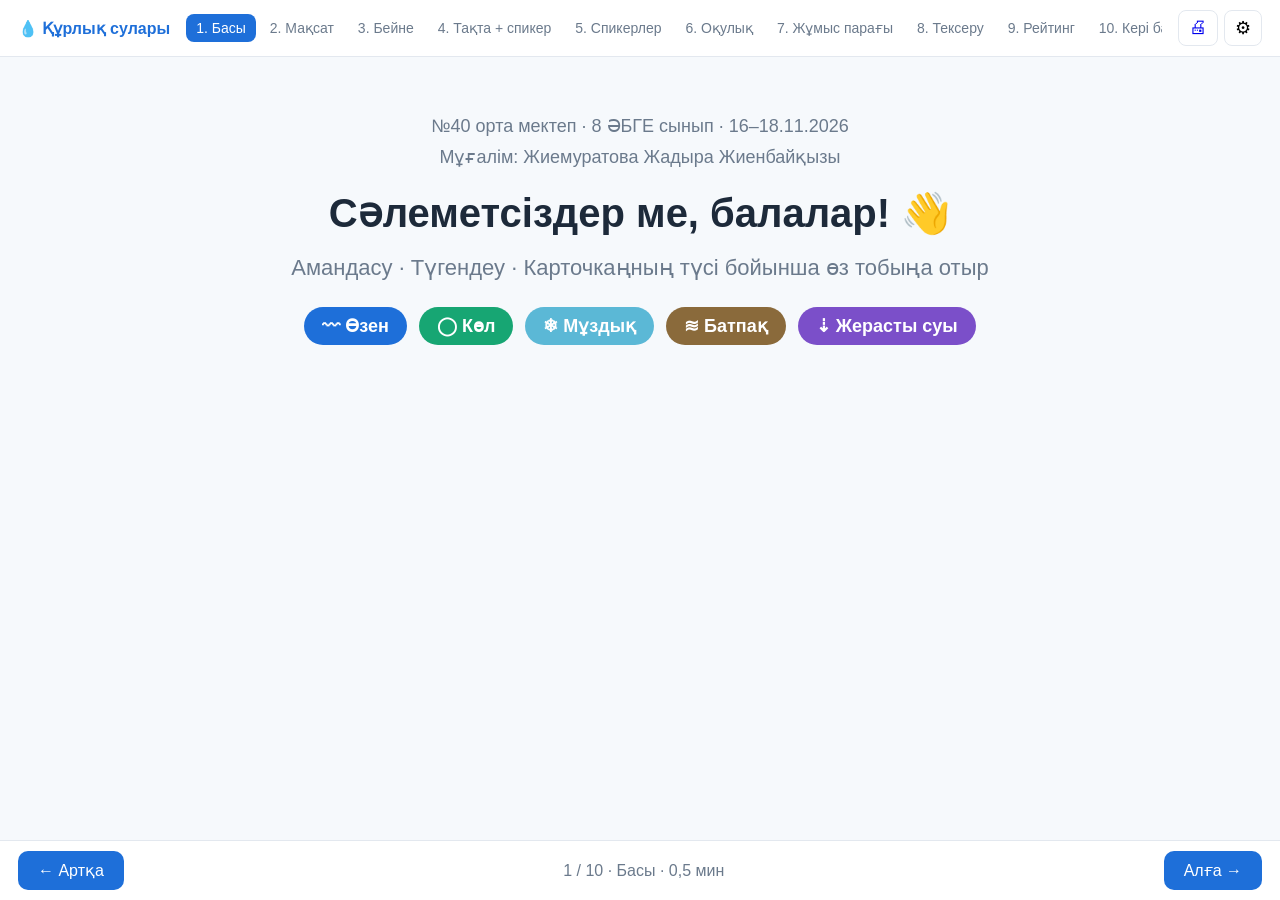
==== index.html @ 8e358266 "Құрлық сулары: интерактивті сабақ сайты және басып шығаратын материалдар Co-Authored-By: Claude Opus" ====
<!DOCTYPE html>
<html lang="kk">
<head>
<meta charset="UTF-8">
<meta name="viewport" content="width=device-width, initial-scale=1">
<title>Құрлық сулары — 8 сынып</title>
<link rel="stylesheet" href="style.css">
</head>
<body>
<header class="top">
  <div class="brand">💧 Құрлық сулары</div>
  <nav id="nav"></nav>
  <div class="tools">
    <a href="print.html" target="_blank" title="Басып шығаратын материалдар">🖨</a>
    <button id="btnSetup" title="Оқушылар тізімі">⚙</button>
  </div>
</header>
<main id="stage"></main>
<footer class="bottom">
  <button id="prev">← Артқа</button>
  <span id="stageInfo"></span>
  <button id="next">Алға →</button>
</footer>

<div id="modal" class="modal hidden"><div class="modal-box" id="modalBox"></div></div>

<script src="data.js"></script>
<script src="app.js"></script>
</body>
</html>
---- style.css ----
*{box-sizing:border-box}
:root{--blue:#1e6fd9;--ink:#1d2a3a;--muted:#6b7a8c;--line:#e3e8ef;--ok:#17a673;--bad:#d9453b}
html,body{margin:0;height:100%}
body{font-family:"Segoe UI",Roboto,Arial,sans-serif;color:var(--ink);background:#f6f9fc;display:flex;flex-direction:column;min-height:100vh}
button{font:inherit;cursor:pointer}
.top{display:flex;align-items:center;gap:16px;padding:10px 18px;background:#fff;border-bottom:1px solid var(--line);position:sticky;top:0;z-index:5}
.brand{font-weight:700;color:var(--blue);white-space:nowrap}
#nav{display:flex;gap:4px;flex:1;overflow-x:auto}
#nav button{border:0;background:transparent;padding:6px 10px;border-radius:8px;color:var(--muted);font-size:14px;white-space:nowrap}
#nav button.on{background:var(--blue);color:#fff}
#nav button.done{color:var(--ink)}
.tools{display:flex;gap:6px}
.tools a,.tools button{border:1px solid var(--line);background:#fff;border-radius:8px;padding:6px 10px;text-decoration:none;font-size:18px}
main{flex:1;padding:24px 32px 90px;max-width:1300px;width:100%;margin:0 auto}
.bottom{position:fixed;bottom:0;left:0;right:0;display:flex;justify-content:space-between;align-items:center;padding:10px 18px;background:#fff;border-top:1px solid var(--line)}
.bottom button{border:0;background:var(--blue);color:#fff;padding:10px 20px;border-radius:10px;font-size:16px}
.bottom span{color:var(--muted)}
h1{font-size:34px;margin:0 0 6px}
h2{font-size:28px;margin:0 0 4px}
.sub{color:var(--muted);font-size:17px;margin-bottom:20px}
.time{display:inline-block;background:#eef4ff;color:var(--blue);border-radius:20px;padding:2px 12px;font-size:15px;margin-left:8px;vertical-align:middle}
.card{background:#fff;border:1px solid var(--line);border-radius:16px;padding:20px}
.grid5{display:grid;grid-template-columns:repeat(5,1fr);gap:14px}
.grid3{display:grid;grid-template-columns:repeat(3,1fr);gap:14px}
.btn{border:0;background:var(--blue);color:#fff;padding:10px 18px;border-radius:10px;font-size:16px}
.btn.ghost{background:#fff;color:var(--blue);border:1px solid var(--blue)}
.btn.ok{background:var(--ok)}
.row{display:flex;gap:12px;align-items:center;flex-wrap:wrap}
.hidden{display:none!important}

/* басы */
.title-page{text-align:center;padding-top:30px}
.title-page .meta{color:var(--muted);font-size:18px;line-height:1.7}
.title-page h1{font-size:40px;max-width:900px;margin:18px auto}
.groups-strip{display:flex;justify-content:center;gap:12px;margin-top:26px;flex-wrap:wrap}
.gchip{border-radius:30px;padding:8px 18px;color:#fff;font-weight:600;font-size:18px}

.drop{border-radius:18px;padding:18px;min-height:220px;color:#fff;cursor:pointer;display:flex;flex-direction:column;justify-content:center;align-items:center;text-align:center;transition:.25s}
.drop .big{font-size:52px;line-height:1}
.drop .nm{font-size:24px;font-weight:700;margin-top:8px}
.drop .tx{font-size:17px;line-height:1.4;margin-top:6px}
.drop.open{justify-content:flex-start}
.goalbox{margin-top:22px;background:#fff;border:2px dashed var(--line);border-radius:16px;padding:18px 22px;font-size:24px;line-height:1.6}
.slot{display:inline-block;min-width:150px;border-bottom:3px solid var(--line);text-align:center;color:transparent;transition:.4s;margin:0 4px}
.slot.fill{color:var(--blue);font-weight:700;border-color:var(--blue)}
.reveal{margin-top:16px;background:#eef4ff;border-radius:16px;padding:18px 22px;font-size:21px;line-height:1.6}
.reveal b{color:var(--blue)}

/* таймер */
.timer{display:inline-flex;align-items:center;gap:10px;background:#fff;border:1px solid var(--line);border-radius:14px;padding:6px 12px}
.timer .t{font-size:34px;font-variant-numeric:tabular-nums;font-weight:700;min-width:105px;text-align:center}
.timer.end .t{color:var(--bad)}
.timer button{border:0;background:#eef4ff;color:var(--blue);border-radius:8px;padding:6px 10px}

/* видео */
.video{aspect-ratio:16/9;background:#0b1420;border-radius:16px;overflow:hidden;display:flex;align-items:center;justify-content:center;color:#9fb0c4}
.video iframe,.video video{width:100%;height:100%;border:0}
.qa{border-bottom:1px solid var(--line);padding:12px 0;font-size:19px}
.qa .a{color:var(--ok);margin-top:6px;font-size:17px}

/* тақта сұрақтары */
.tiles{display:grid;grid-template-columns:repeat(5,1fr);gap:12px}
.tile{aspect-ratio:1.6;border-radius:14px;border:2px solid var(--line);background:#fff;font-size:34px;font-weight:700;color:var(--blue)}
.tile.ok{background:var(--ok);color:#fff;border-color:var(--ok)}
.tile.no{background:#fde8e6;color:var(--bad);border-color:#f3b9b4}
.qbig{font-size:28px;margin:6px 0 18px;line-height:1.35}
.opts{display:grid;grid-template-columns:1fr 1fr;gap:12px}
.opt{border:2px solid var(--line);background:#fff;border-radius:14px;padding:16px;font-size:22px;text-align:left}
.opt.ok{background:var(--ok);color:#fff;border-color:var(--ok)}
.opt.no{background:var(--bad);color:#fff;border-color:var(--bad)}

/* спикерлер */
.tabs{display:flex;gap:8px;margin-bottom:16px;flex-wrap:wrap}
.tabs button{border:0;border-radius:12px;padding:10px 18px;color:#fff;font-size:18px;opacity:.55}
.tabs button.on{opacity:1;box-shadow:0 0 0 3px #fff,0 0 0 5px currentColor}
.spk{border-radius:18px;padding:26px;min-height:300px}
.spk h2{font-size:36px}
.spk ol{font-size:22px;line-height:1.8}

/* кесте */
table{border-collapse:collapse;width:100%;background:#fff}
th,td{border:1px solid var(--line);padding:10px 12px;text-align:left;font-size:17px;vertical-align:top}
th{background:#f1f5fa}
.ans{color:var(--ok)}
.score td{text-align:center;vertical-align:middle}
.score td:first-child,.score td:nth-child(2){text-align:left}
.pick{display:inline-flex;gap:3px}
.pick button{width:34px;height:34px;border-radius:8px;border:1px solid var(--line);background:#fff;font-size:16px}
.pick button.on{background:var(--blue);color:#fff;border-color:var(--blue)}
.total{font-size:22px;font-weight:700;color:var(--blue)}
.dot{display:inline-block;width:12px;height:12px;border-radius:50%;margin-right:6px;vertical-align:middle}

/* тексеру кезеңдері */
.steps{display:flex;gap:10px;margin:10px 0 16px}
.steps div{flex:1;border-radius:12px;padding:12px;background:#fff;border:2px solid var(--line);font-size:18px;text-align:center;color:var(--muted)}
.steps div.on{border-color:var(--blue);color:var(--blue);font-weight:700}

/* рейтинг */
.rank{display:grid;grid-template-columns:60px 1fr 110px;gap:10px;align-items:center;background:#fff;border:1px solid var(--line);border-radius:12px;padding:10px 16px;margin-bottom:6px;font-size:20px}
.rank .n{font-weight:700;font-size:22px;color:var(--muted)}
.rank .s{font-weight:700;text-align:right;color:var(--blue)}
.rank.r1{background:#fff6d6;border-color:#f1d36b}.rank.r2{background:#f1f3f6}.rank.r3{background:#fbeee3}
.rankcols{columns:2;column-gap:16px}
.rankcols .rank{break-inside:avoid}

/* кері байланыс */
.fb{display:grid;grid-template-columns:repeat(3,1fr);gap:14px;margin-top:10px}
.fbc{border-radius:16px;padding:18px;text-align:center;color:#fff}
.fbc .ic{font-size:44px}
.fbc .lb{font-size:20px;font-weight:700;margin:6px 0}
.fbc .cnt{font-size:40px;font-weight:700}
.fbc button{border:0;background:rgba(255,255,255,.25);color:#fff;border-radius:8px;width:40px;height:36px;font-size:20px;margin:0 3px}

/* модаль */
.modal{position:fixed;inset:0;background:rgba(10,20,35,.45);display:flex;align-items:center;justify-content:center;z-index:20}
.modal-box{background:#fff;border-radius:18px;padding:24px;max-width:900px;width:92%;max-height:86vh;overflow:auto}
.who{display:grid;grid-template-columns:repeat(5,1fr);gap:8px}
.who .col h4{margin:0 0 6px;font-size:15px}
.who button{display:block;width:100%;margin-bottom:5px;padding:8px;border-radius:8px;border:1px solid var(--line);background:#fff;text-align:left;font-size:15px}
.who button.has{opacity:.4}
textarea{width:100%;font:inherit;font-size:16px;padding:10px;border-radius:10px;border:1px solid var(--line)}
@media (max-width:900px){.grid5,.tiles,.who{grid-template-columns:repeat(2,1fr)}.grid3,.fb{grid-template-columns:1fr}.opts{grid-template-columns:1fr}main{padding:16px 14px 90px}}

.score td:nth-child(2){white-space:nowrap}
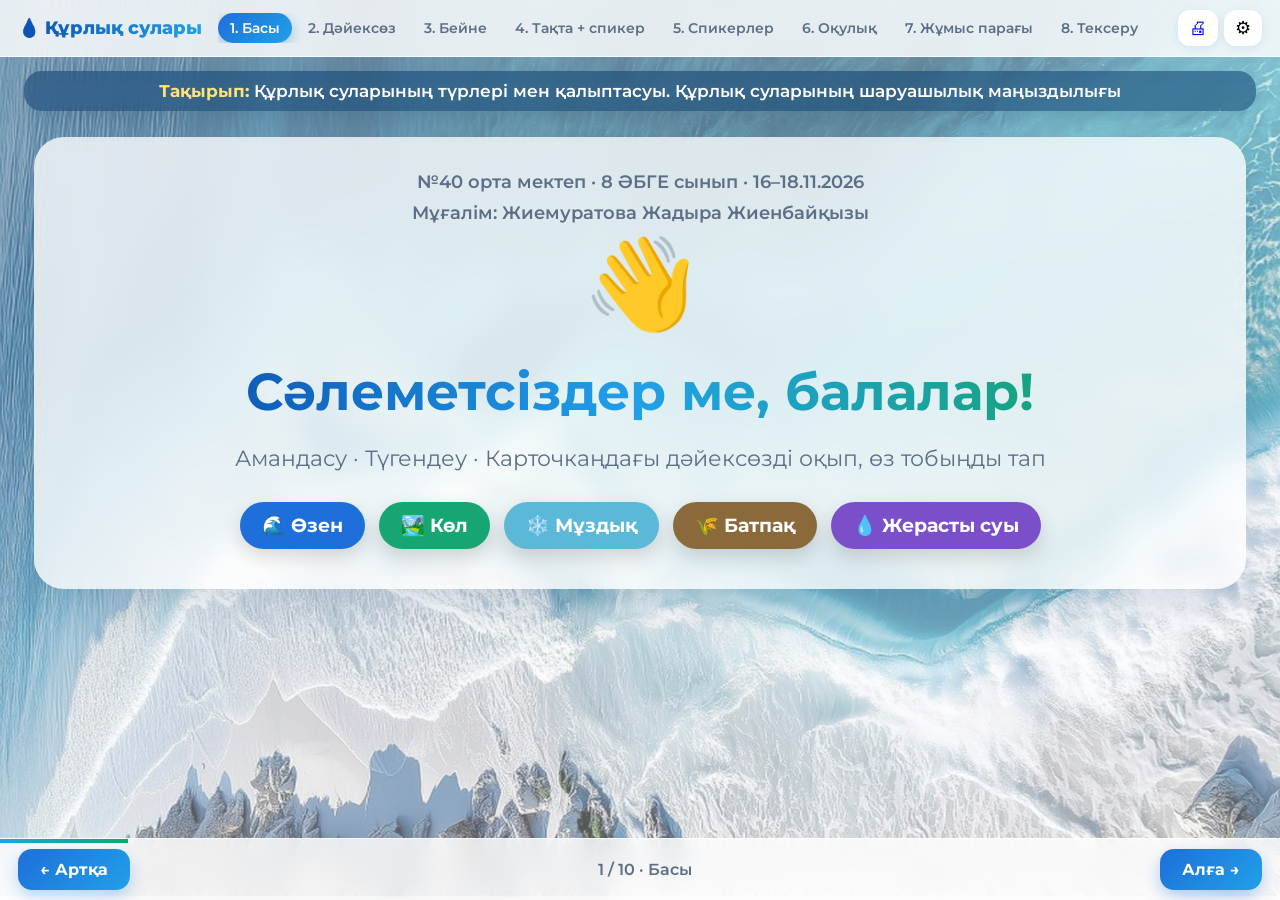
==== commit b15ce87f: "Мұхит фоны, дәйексөз әдісі, әдіс атаулары, жаңа анимациялы видео Co-Authored-By: Claude Opus 5.5 <no" ====
--- a/index.html
+++ b/index.html
@@ -4,9 +4,12 @@
 <meta charset="UTF-8">
 <meta name="viewport" content="width=device-width, initial-scale=1">
 <title>Құрлық сулары — 8 сынып</title>
+<link rel="preconnect" href="https://fonts.googleapis.com">
+<link href="https://fonts.googleapis.com/css2?family=Montserrat:wght@500;600;700;800&display=swap" rel="stylesheet">
 <link rel="stylesheet" href="style.css">
 </head>
 <body>
+<div class="bubbles" id="bubbles"></div>
 <header class="top">
   <div class="brand">💧 Құрлық сулары</div>
   <nav id="nav"></nav>
@@ -15,8 +18,9 @@
     <button id="btnSetup" title="Оқушылар тізімі">⚙</button>
   </div>
 </header>
+<div class="topic" id="topic"></div>
 <main id="stage"></main>
-<footer class="bottom">
+<footer class="bottom"><div class="progress" id="prog"></div>
   <button id="prev">← Артқа</button>
   <span id="stageInfo"></span>
   <button id="next">Алға →</button>
--- a/style.css
+++ b/style.css
@@ -1,124 +1,165 @@
 *{box-sizing:border-box}
-:root{--blue:#1e6fd9;--ink:#1d2a3a;--muted:#6b7a8c;--line:#e3e8ef;--ok:#17a673;--bad:#d9453b}
-html,body{margin:0;height:100%}
-body{font-family:"Segoe UI",Roboto,Arial,sans-serif;color:var(--ink);background:#f6f9fc;display:flex;flex-direction:column;min-height:100vh}
+:root{--blue:#1e6fd9;--blue2:#0b4fb0;--ink:#13233a;--muted:#5d6f86;--line:#dbe6f3;--ok:#14a46c;--bad:#e2483d;--glass:rgba(255,255,255,.82)}
+html,body{margin:0;min-height:100%}
+body{font-family:"Montserrat","Segoe UI",Roboto,Arial,sans-serif;color:var(--ink);display:flex;flex-direction:column;min-height:100vh;
+  background:#bfe6f5 url("bg.jpg") center/cover fixed no-repeat;overflow-x:hidden}
 button{font:inherit;cursor:pointer}
-.top{display:flex;align-items:center;gap:16px;padding:10px 18px;background:#fff;border-bottom:1px solid var(--line);position:sticky;top:0;z-index:5}
-.brand{font-weight:700;color:var(--blue);white-space:nowrap}
-#nav{display:flex;gap:4px;flex:1;overflow-x:auto}
-#nav button{border:0;background:transparent;padding:6px 10px;border-radius:8px;color:var(--muted);font-size:14px;white-space:nowrap}
-#nav button.on{background:var(--blue);color:#fff}
+.waves{position:fixed;left:0;right:0;bottom:0;height:160px;z-index:0;pointer-events:none}
+.waves svg{position:absolute;bottom:0;width:200%;height:100%;animation:wave 14s linear infinite}
+.waves svg:nth-child(2){animation-duration:22s;opacity:.6}
+.waves svg:nth-child(3){animation-duration:30s;opacity:.4}
+@keyframes wave{from{transform:translateX(0)}to{transform:translateX(-50%)}}
+.bubbles span{position:fixed;bottom:-40px;border-radius:50%;background:radial-gradient(circle at 30% 30%,#fff,rgba(120,190,255,.35));z-index:0;pointer-events:none;animation:rise linear infinite}
+@keyframes rise{to{transform:translateY(-115vh)}}
+.top,main,.bottom,.modal{position:relative;z-index:2}
+.top{display:flex;align-items:center;gap:16px;padding:10px 18px;background:var(--glass);backdrop-filter:blur(12px);border-bottom:1px solid rgba(255,255,255,.7);position:sticky;top:0;z-index:5;box-shadow:0 6px 24px rgba(20,70,140,.08)}
+.brand{font-weight:800;white-space:nowrap;font-size:18px;background:linear-gradient(90deg,#0b4fb0,#21a0e8);-webkit-background-clip:text;background-clip:text;color:transparent}
+#nav{display:flex;gap:4px;flex:1;overflow-x:auto;scrollbar-width:none}
+#nav button{border:0;background:transparent;padding:7px 12px;border-radius:20px;color:var(--muted);font-size:13.5px;font-weight:600;white-space:nowrap;transition:.25s}
+#nav button:hover{background:#e6f1ff}
+#nav button.on{background:linear-gradient(135deg,#1e6fd9,#21a0e8);color:#fff;box-shadow:0 4px 14px rgba(30,111,217,.35)}
 #nav button.done{color:var(--ink)}
 .tools{display:flex;gap:6px}
-.tools a,.tools button{border:1px solid var(--line);background:#fff;border-radius:8px;padding:6px 10px;text-decoration:none;font-size:18px}
-main{flex:1;padding:24px 32px 90px;max-width:1300px;width:100%;margin:0 auto}
-.bottom{position:fixed;bottom:0;left:0;right:0;display:flex;justify-content:space-between;align-items:center;padding:10px 18px;background:#fff;border-top:1px solid var(--line)}
-.bottom button{border:0;background:var(--blue);color:#fff;padding:10px 20px;border-radius:10px;font-size:16px}
-.bottom span{color:var(--muted)}
-h1{font-size:34px;margin:0 0 6px}
-h2{font-size:28px;margin:0 0 4px}
+.tools a,.tools button{border:0;background:#fff;border-radius:12px;padding:7px 11px;text-decoration:none;font-size:18px;box-shadow:0 2px 8px rgba(20,70,140,.1);transition:.2s}
+.tools a:hover,.tools button:hover{transform:translateY(-2px)}
+main{flex:1;padding:26px 34px 110px;max-width:1320px;width:100%;margin:0 auto;animation:enter .5s ease}
+@keyframes enter{from{opacity:0;transform:translateY(16px)}to{opacity:1;transform:none}}
+.bottom{position:fixed;bottom:0;left:0;right:0;display:flex;justify-content:space-between;align-items:center;padding:10px 18px;background:var(--glass);backdrop-filter:blur(12px);border-top:1px solid rgba(255,255,255,.7);z-index:5}
+.bottom button{border:0;background:linear-gradient(135deg,#1e6fd9,#21a0e8);color:#fff;padding:11px 22px;border-radius:14px;font-size:16px;font-weight:700;box-shadow:0 6px 16px rgba(30,111,217,.3);transition:.2s}
+.bottom button:hover{transform:translateY(-2px)}
+.bottom span{color:var(--muted);font-weight:600}
+.progress{position:absolute;top:0;left:0;height:4px;background:linear-gradient(90deg,#21a0e8,#14a46c);transition:width .5s}
+h1{font-size:36px;margin:0 0 6px}
+h2{font-size:30px;margin:0 0 4px;font-weight:800}
 .sub{color:var(--muted);font-size:17px;margin-bottom:20px}
-.time{display:inline-block;background:#eef4ff;color:var(--blue);border-radius:20px;padding:2px 12px;font-size:15px;margin-left:8px;vertical-align:middle}
-.card{background:#fff;border:1px solid var(--line);border-radius:16px;padding:20px}
-.grid5{display:grid;grid-template-columns:repeat(5,1fr);gap:14px}
-.grid3{display:grid;grid-template-columns:repeat(3,1fr);gap:14px}
-.btn{border:0;background:var(--blue);color:#fff;padding:10px 18px;border-radius:10px;font-size:16px}
-.btn.ghost{background:#fff;color:var(--blue);border:1px solid var(--blue)}
-.btn.ok{background:var(--ok)}
+.time{display:inline-block;background:linear-gradient(135deg,#e2efff,#d3f3e6);color:var(--blue2);border-radius:20px;padding:3px 13px;font-size:14px;margin-left:10px;vertical-align:middle;font-weight:700}
+.card{background:var(--glass);backdrop-filter:blur(10px);border:1px solid rgba(255,255,255,.9);border-radius:22px;padding:22px;box-shadow:0 10px 30px rgba(20,70,140,.1)}
+.grid5{display:grid;grid-template-columns:repeat(5,1fr);gap:16px}
+.grid3{display:grid;grid-template-columns:repeat(3,1fr);gap:16px}
+.btn{border:0;background:linear-gradient(135deg,#1e6fd9,#21a0e8);color:#fff;padding:11px 20px;border-radius:14px;font-size:16px;font-weight:700;box-shadow:0 6px 16px rgba(30,111,217,.25);transition:.2s}
+.btn:hover{transform:translateY(-2px)}
+.btn.ghost{background:#fff;color:var(--blue);box-shadow:0 2px 8px rgba(20,70,140,.1)}
+.btn.ok{background:linear-gradient(135deg,#14a46c,#3ccf8e);box-shadow:0 6px 16px rgba(20,164,108,.3)}
 .row{display:flex;gap:12px;align-items:center;flex-wrap:wrap}
 .hidden{display:none!important}
-
-/* басы */
-.title-page{text-align:center;padding-top:30px}
-.title-page .meta{color:var(--muted);font-size:18px;line-height:1.7}
-.title-page h1{font-size:40px;max-width:900px;margin:18px auto}
-.groups-strip{display:flex;justify-content:center;gap:12px;margin-top:26px;flex-wrap:wrap}
-.gchip{border-radius:30px;padding:8px 18px;color:#fff;font-weight:600;font-size:18px}
-
-.drop{border-radius:18px;padding:18px;min-height:220px;color:#fff;cursor:pointer;display:flex;flex-direction:column;justify-content:center;align-items:center;text-align:center;transition:.25s}
-.drop .big{font-size:52px;line-height:1}
-.drop .nm{font-size:24px;font-weight:700;margin-top:8px}
-.drop .tx{font-size:17px;line-height:1.4;margin-top:6px}
-.drop.open{justify-content:flex-start}
-.goalbox{margin-top:22px;background:#fff;border:2px dashed var(--line);border-radius:16px;padding:18px 22px;font-size:24px;line-height:1.6}
-.slot{display:inline-block;min-width:150px;border-bottom:3px solid var(--line);text-align:center;color:transparent;transition:.4s;margin:0 4px}
-.slot.fill{color:var(--blue);font-weight:700;border-color:var(--blue)}
-.reveal{margin-top:16px;background:#eef4ff;border-radius:16px;padding:18px 22px;font-size:21px;line-height:1.6}
-.reveal b{color:var(--blue)}
-
-/* таймер */
-.timer{display:inline-flex;align-items:center;gap:10px;background:#fff;border:1px solid var(--line);border-radius:14px;padding:6px 12px}
-.timer .t{font-size:34px;font-variant-numeric:tabular-nums;font-weight:700;min-width:105px;text-align:center}
+.title-page{text-align:center;padding-top:40px}
+.title-page .meta{color:var(--muted);font-size:18px;line-height:1.7;font-weight:600}
+.title-page h1{font-size:52px;max-width:960px;margin:22px auto;background:linear-gradient(90deg,#0b4fb0,#21a0e8,#14a46c);-webkit-background-clip:text;background-clip:text;color:transparent}
+.hello{font-size:90px;animation:wavehand 2s ease-in-out infinite;display:inline-block;transform-origin:70% 70%}
+@keyframes wavehand{0%,60%,100%{transform:rotate(0)}10%,30%{transform:rotate(14deg)}20%,40%{transform:rotate(-8deg)}}
+.groups-strip{display:flex;justify-content:center;gap:14px;margin-top:30px;flex-wrap:wrap}
+.gchip{border-radius:30px;padding:12px 22px;color:#fff;font-weight:700;font-size:19px;box-shadow:0 8px 20px rgba(0,0,0,.15);animation:pop .6s backwards}
+.gchip:nth-child(2){animation-delay:.1s}.gchip:nth-child(3){animation-delay:.2s}.gchip:nth-child(4){animation-delay:.3s}.gchip:nth-child(5){animation-delay:.4s}
+@keyframes pop{from{opacity:0;transform:scale(.4)}to{opacity:1;transform:scale(1)}}
+.drop{perspective:900px;height:250px;cursor:pointer}
+.drop .in{position:relative;width:100%;height:100%;transition:transform .8s cubic-bezier(.3,1.4,.5,1);transform-style:preserve-3d}
+.drop.open .in{transform:rotateY(180deg)}
+.drop .f,.drop .b{position:absolute;inset:0;border-radius:24px;backface-visibility:hidden;-webkit-backface-visibility:hidden;color:#fff;display:flex;flex-direction:column;justify-content:center;align-items:center;text-align:center;padding:16px;box-shadow:0 12px 26px rgba(0,0,0,.18);overflow:hidden}
+.drop .b{transform:rotateY(180deg);justify-content:flex-start}
+.drop .f:after{content:"";position:absolute;top:-50%;left:-60%;width:40%;height:200%;background:rgba(255,255,255,.25);transform:rotate(20deg);animation:shine 3s infinite}
+@keyframes shine{from{left:-60%}to{left:140%}}
+.drop .big{font-size:60px;line-height:1;animation:bob 2.4s ease-in-out infinite}
+@keyframes bob{50%{transform:translateY(-8px)}}
+.drop .nm{font-size:24px;font-weight:800;margin-top:8px}
+.drop .tx{font-size:16.5px;line-height:1.42;margin-top:6px}
+.goalbox{margin-top:24px;background:var(--glass);border:2px dashed #b9d4f3;border-radius:22px;padding:20px 24px;font-size:25px;line-height:1.7}
+.slot{display:inline-block;min-width:150px;border-bottom:3px solid #c9dbef;text-align:center;color:transparent;transition:.6s;margin:0 4px}
+.slot.fill{color:var(--blue);font-weight:800;border-color:var(--blue);animation:pop .5s}
+.reveal{margin-top:16px;background:linear-gradient(135deg,#e6f2ff,#e3f8ef);border-radius:22px;padding:20px 24px;font-size:21px;line-height:1.65;box-shadow:0 8px 24px rgba(20,70,140,.08);animation:enter .5s}
+.reveal b{color:var(--blue2)}
+.timer{display:inline-flex;align-items:center;gap:10px;background:#fff;border-radius:18px;padding:8px 14px;box-shadow:0 6px 18px rgba(20,70,140,.12)}
+.timer .t{font-size:36px;font-variant-numeric:tabular-nums;font-weight:800;min-width:110px;text-align:center;color:var(--blue2)}
+.timer.end{animation:shake .5s 3}
 .timer.end .t{color:var(--bad)}
-.timer button{border:0;background:#eef4ff;color:var(--blue);border-radius:8px;padding:6px 10px}
-
-/* видео */
-.video{aspect-ratio:16/9;background:#0b1420;border-radius:16px;overflow:hidden;display:flex;align-items:center;justify-content:center;color:#9fb0c4}
+@keyframes shake{25%{transform:translateX(-6px)}75%{transform:translateX(6px)}}
+.timer button{border:0;background:#eaf3ff;color:var(--blue);border-radius:10px;padding:7px 11px;font-weight:700}
+.video{aspect-ratio:16/9;background:#0b1420;border-radius:22px;overflow:hidden;display:flex;align-items:center;justify-content:center;color:#9fb0c4;box-shadow:0 14px 34px rgba(10,40,90,.25)}
 .video iframe,.video video{width:100%;height:100%;border:0}
-.qa{border-bottom:1px solid var(--line);padding:12px 0;font-size:19px}
-.qa .a{color:var(--ok);margin-top:6px;font-size:17px}
-
-/* тақта сұрақтары */
-.tiles{display:grid;grid-template-columns:repeat(5,1fr);gap:12px}
-.tile{aspect-ratio:1.6;border-radius:14px;border:2px solid var(--line);background:#fff;font-size:34px;font-weight:700;color:var(--blue)}
-.tile.ok{background:var(--ok);color:#fff;border-color:var(--ok)}
-.tile.no{background:#fde8e6;color:var(--bad);border-color:#f3b9b4}
-.qbig{font-size:28px;margin:6px 0 18px;line-height:1.35}
+.qa{border-bottom:1px solid var(--line);padding:14px 0;font-size:19px}
+.qa .a{color:var(--ok);margin-top:6px;font-size:17px;font-weight:600}
+.tiles{display:grid;grid-template-columns:repeat(5,1fr);gap:14px}
+.tile{aspect-ratio:1.6;border-radius:20px;border:0;background:linear-gradient(135deg,#fff,#eaf4ff);font-size:38px;font-weight:800;color:var(--blue);box-shadow:0 8px 20px rgba(20,70,140,.12);transition:.25s;position:relative}
+.tile:hover{transform:translateY(-4px) scale(1.03)}
+.tile:before{content:"💧";position:absolute;top:8px;right:12px;font-size:16px;opacity:.5}
+.tile.ok{background:linear-gradient(135deg,#14a46c,#3ccf8e);color:#fff}
+.tile.ok:before{content:"✓";opacity:1}
+.tile.no{background:linear-gradient(135deg,#ffe9e6,#ffd3cd);color:var(--bad)}
+.qbig{font-size:30px;margin:6px 0 20px;line-height:1.35;font-weight:700}
 .opts{display:grid;grid-template-columns:1fr 1fr;gap:12px}
-.opt{border:2px solid var(--line);background:#fff;border-radius:14px;padding:16px;font-size:22px;text-align:left}
-.opt.ok{background:var(--ok);color:#fff;border-color:var(--ok)}
-.opt.no{background:var(--bad);color:#fff;border-color:var(--bad)}
-
-/* спикерлер */
+.opt{border:2px solid var(--line);background:#fff;border-radius:16px;padding:18px;font-size:22px;text-align:left;transition:.2s;font-weight:600}
+.opt:hover{border-color:var(--blue);transform:translateY(-2px)}
+.opt.ok{background:linear-gradient(135deg,#14a46c,#3ccf8e);color:#fff;border-color:transparent;animation:pop .4s}
+.opt.no{background:var(--bad);color:#fff;border-color:transparent;animation:shake .4s}
 .tabs{display:flex;gap:8px;margin-bottom:16px;flex-wrap:wrap}
-.tabs button{border:0;border-radius:12px;padding:10px 18px;color:#fff;font-size:18px;opacity:.55}
-.tabs button.on{opacity:1;box-shadow:0 0 0 3px #fff,0 0 0 5px currentColor}
-.spk{border-radius:18px;padding:26px;min-height:300px}
-.spk h2{font-size:36px}
-.spk ol{font-size:22px;line-height:1.8}
-
-/* кесте */
-table{border-collapse:collapse;width:100%;background:#fff}
-th,td{border:1px solid var(--line);padding:10px 12px;text-align:left;font-size:17px;vertical-align:top}
-th{background:#f1f5fa}
-.ans{color:var(--ok)}
+.tabs button{border:0;border-radius:14px;padding:11px 20px;color:#fff;font-size:17px;font-weight:700;opacity:.5;transition:.25s}
+.tabs button.on{opacity:1;transform:scale(1.06);box-shadow:0 8px 18px rgba(0,0,0,.18)}
+.spk{border-radius:26px;padding:28px;min-height:320px;box-shadow:0 12px 30px rgba(20,70,140,.1);animation:enter .4s}
+.spk h2{font-size:38px}
+.spk ol{font-size:23px;line-height:1.9}
+table{border-collapse:separate;border-spacing:0;width:100%;background:#fff;border-radius:18px;overflow:hidden;box-shadow:0 8px 24px rgba(20,70,140,.08)}
+th,td{border-bottom:1px solid var(--line);padding:11px 13px;text-align:left;font-size:17px;vertical-align:top}
+th{background:linear-gradient(135deg,#eef6ff,#e8f8f1);font-weight:700}
+tr:last-child td{border-bottom:0}
+.ans{color:var(--ok);font-weight:600}
 .score td{text-align:center;vertical-align:middle}
 .score td:first-child,.score td:nth-child(2){text-align:left}
+.score td:nth-child(2){white-space:nowrap;font-weight:600}
 .pick{display:inline-flex;gap:3px}
-.pick button{width:34px;height:34px;border-radius:8px;border:1px solid var(--line);background:#fff;font-size:16px}
-.pick button.on{background:var(--blue);color:#fff;border-color:var(--blue)}
-.total{font-size:22px;font-weight:700;color:var(--blue)}
-.dot{display:inline-block;width:12px;height:12px;border-radius:50%;margin-right:6px;vertical-align:middle}
-
-/* тексеру кезеңдері */
-.steps{display:flex;gap:10px;margin:10px 0 16px}
-.steps div{flex:1;border-radius:12px;padding:12px;background:#fff;border:2px solid var(--line);font-size:18px;text-align:center;color:var(--muted)}
-.steps div.on{border-color:var(--blue);color:var(--blue);font-weight:700}
-
-/* рейтинг */
-.rank{display:grid;grid-template-columns:60px 1fr 110px;gap:10px;align-items:center;background:#fff;border:1px solid var(--line);border-radius:12px;padding:10px 16px;margin-bottom:6px;font-size:20px}
-.rank .n{font-weight:700;font-size:22px;color:var(--muted)}
-.rank .s{font-weight:700;text-align:right;color:var(--blue)}
-.rank.r1{background:#fff6d6;border-color:#f1d36b}.rank.r2{background:#f1f3f6}.rank.r3{background:#fbeee3}
+.pick button{width:34px;height:34px;border-radius:10px;border:1px solid var(--line);background:#fff;font-size:15px;font-weight:700;transition:.15s}
+.pick button.on{background:linear-gradient(135deg,#1e6fd9,#21a0e8);color:#fff;border-color:transparent;transform:scale(1.1)}
+.total{font-size:24px;font-weight:800;color:var(--blue)}
+.dot{display:inline-block;width:12px;height:12px;border-radius:50%;margin-right:7px;vertical-align:middle}
+.steps{display:flex;gap:10px;margin:10px 0 18px}
+.steps div{flex:1;border-radius:16px;padding:13px;background:#fff;font-size:18px;text-align:center;color:var(--muted);font-weight:600;box-shadow:0 4px 12px rgba(20,70,140,.08);transition:.25s}
+.steps div.on{background:linear-gradient(135deg,#1e6fd9,#21a0e8);color:#fff}
+.podium{display:flex;justify-content:center;align-items:flex-end;gap:16px;margin:10px 0 24px}
+.pod{width:210px;text-align:center;animation:pop .7s backwards}
+.pod .nm{font-weight:800;font-size:19px;margin:6px 0}
+.pod .bar{border-radius:18px 18px 0 0;color:#fff;font-size:40px;font-weight:800;display:flex;flex-direction:column;align-items:center;justify-content:center;box-shadow:0 10px 24px rgba(0,0,0,.15)}
+.pod .bar small{font-size:16px;font-weight:600}
+.p1 .bar{height:190px;background:linear-gradient(180deg,#ffcf3f,#f2a900)}
+.p2 .bar{height:150px;background:linear-gradient(180deg,#c9d3df,#97a6b8)}
+.p3 .bar{height:120px;background:linear-gradient(180deg,#f0b27a,#cd7f32)}
+.p1{animation-delay:.3s}.p3{animation-delay:.15s}
+.rank{display:grid;grid-template-columns:56px 1fr 100px;gap:10px;align-items:center;background:var(--glass);border-radius:14px;padding:10px 16px;margin-bottom:7px;font-size:19px;box-shadow:0 3px 10px rgba(20,70,140,.06);animation:enter .4s backwards}
+.rank .n{font-weight:800;font-size:20px;color:var(--muted)}
+.rank .s{font-weight:800;text-align:right;color:var(--blue)}
 .rankcols{columns:2;column-gap:16px}
 .rankcols .rank{break-inside:avoid}
-
-/* кері байланыс */
-.fb{display:grid;grid-template-columns:repeat(3,1fr);gap:14px;margin-top:10px}
-.fbc{border-radius:16px;padding:18px;text-align:center;color:#fff}
-.fbc .ic{font-size:44px}
-.fbc .lb{font-size:20px;font-weight:700;margin:6px 0}
-.fbc .cnt{font-size:40px;font-weight:700}
-.fbc button{border:0;background:rgba(255,255,255,.25);color:#fff;border-radius:8px;width:40px;height:36px;font-size:20px;margin:0 3px}
-
-/* модаль */
-.modal{position:fixed;inset:0;background:rgba(10,20,35,.45);display:flex;align-items:center;justify-content:center;z-index:20}
-.modal-box{background:#fff;border-radius:18px;padding:24px;max-width:900px;width:92%;max-height:86vh;overflow:auto}
+.fb{display:grid;grid-template-columns:repeat(3,1fr);gap:16px;margin-top:12px}
+.fbc{border-radius:22px;padding:18px;text-align:center;color:#fff;box-shadow:0 10px 24px rgba(0,0,0,.14)}
+.fbc .ic{font-size:46px;animation:bob 2.4s ease-in-out infinite}
+.fbc .lb{font-size:21px;font-weight:800;margin:6px 0}
+.fbc .cnt{font-size:44px;font-weight:800}
+.fbc button{border:0;background:rgba(255,255,255,.28);color:#fff;border-radius:10px;width:42px;height:38px;font-size:20px;margin:0 3px;font-weight:800}
+.modal{position:fixed;inset:0;background:rgba(10,30,60,.45);backdrop-filter:blur(4px);display:flex;align-items:center;justify-content:center;z-index:20}
+.modal-box{background:#fff;border-radius:26px;padding:28px;max-width:920px;width:92%;max-height:86vh;overflow:auto;box-shadow:0 30px 60px rgba(0,0,0,.25);animation:pop .35s}
 .who{display:grid;grid-template-columns:repeat(5,1fr);gap:8px}
 .who .col h4{margin:0 0 6px;font-size:15px}
-.who button{display:block;width:100%;margin-bottom:5px;padding:8px;border-radius:8px;border:1px solid var(--line);background:#fff;text-align:left;font-size:15px}
+.who button{display:block;width:100%;margin-bottom:5px;padding:9px;border-radius:10px;border:1px solid var(--line);background:#fff;text-align:left;font-size:14.5px;transition:.15s}
+.who button:hover{background:#eef6ff}
 .who button.has{opacity:.4}
-textarea{width:100%;font:inherit;font-size:16px;padding:10px;border-radius:10px;border:1px solid var(--line)}
-@media (max-width:900px){.grid5,.tiles,.who{grid-template-columns:repeat(2,1fr)}.grid3,.fb{grid-template-columns:1fr}.opts{grid-template-columns:1fr}main{padding:16px 14px 90px}}
+textarea{width:100%;font:inherit;font-size:16px;padding:12px;border-radius:14px;border:1px solid var(--line)}
+.conf{position:fixed;top:-20px;width:10px;height:14px;z-index:50;pointer-events:none;animation:fall 1.8s ease-in forwards}
+@keyframes fall{to{transform:translateY(105vh) rotate(720deg);opacity:.6}}
+@media (max-width:900px){.grid5,.tiles,.who{grid-template-columns:repeat(2,1fr)}.grid3,.fb{grid-template-columns:1fr}.opts{grid-template-columns:1fr}main{padding:16px 14px 100px}}
 
-.score td:nth-child(2){white-space:nowrap}
+.qgrid .drop{height:175px}
+.qf{background:#fff!important;color:var(--ink)!important;justify-content:center;padding:14px 16px}
+.qf:after{background:rgba(120,190,255,.18)!important}
+.qf .num{position:absolute;top:10px;left:12px;width:30px;height:30px;border-radius:50%;background:linear-gradient(135deg,#1e6fd9,#21a0e8);color:#fff;font-weight:800;display:flex;align-items:center;justify-content:center;font-size:15px}
+.qf .qt{font-size:16.5px;line-height:1.38;font-weight:600;font-style:italic}
+.qf .au{margin-top:8px;font-size:14px;color:var(--muted);font-weight:700}
+
+.method{display:inline-block;margin-bottom:8px;background:linear-gradient(135deg,#ffe9a8,#ffd23f);color:#5a4300;border-radius:20px;padding:5px 14px;font-size:14px;font-weight:800;box-shadow:0 4px 12px rgba(242,169,0,.25)}
+
+body:before{content:"";position:fixed;inset:0;background:linear-gradient(180deg,rgba(255,255,255,.35),rgba(255,255,255,.15) 40%,rgba(255,255,255,.35));z-index:0;pointer-events:none}
+.topic{position:relative;z-index:3;margin:14px auto 0;max-width:1260px;width:calc(100% - 48px);background:rgba(10,60,110,.55);backdrop-filter:blur(10px);color:#fff;border-radius:18px;padding:10px 20px;font-size:17px;font-weight:600;text-align:center;box-shadow:0 8px 24px rgba(0,40,80,.2)}
+.topic b{color:#ffe27a}
+main{padding-top:16px}
+.shead{background:rgba(255,255,255,.86);backdrop-filter:blur(12px);border-radius:22px;padding:16px 22px 6px;margin-bottom:18px;box-shadow:0 10px 30px rgba(0,50,100,.12)}
+.shead .sub{margin-bottom:10px}
+.title-page{background:rgba(255,255,255,.78);backdrop-filter:blur(12px);border-radius:30px;padding:30px 20px 40px;margin-top:10px;box-shadow:0 14px 40px rgba(0,50,100,.15)}
+.goalbox{background:rgba(255,255,255,.9)}
+.rank{background:rgba(255,255,255,.9)}
+.tile{background:linear-gradient(135deg,rgba(255,255,255,.95),rgba(234,244,255,.92))}
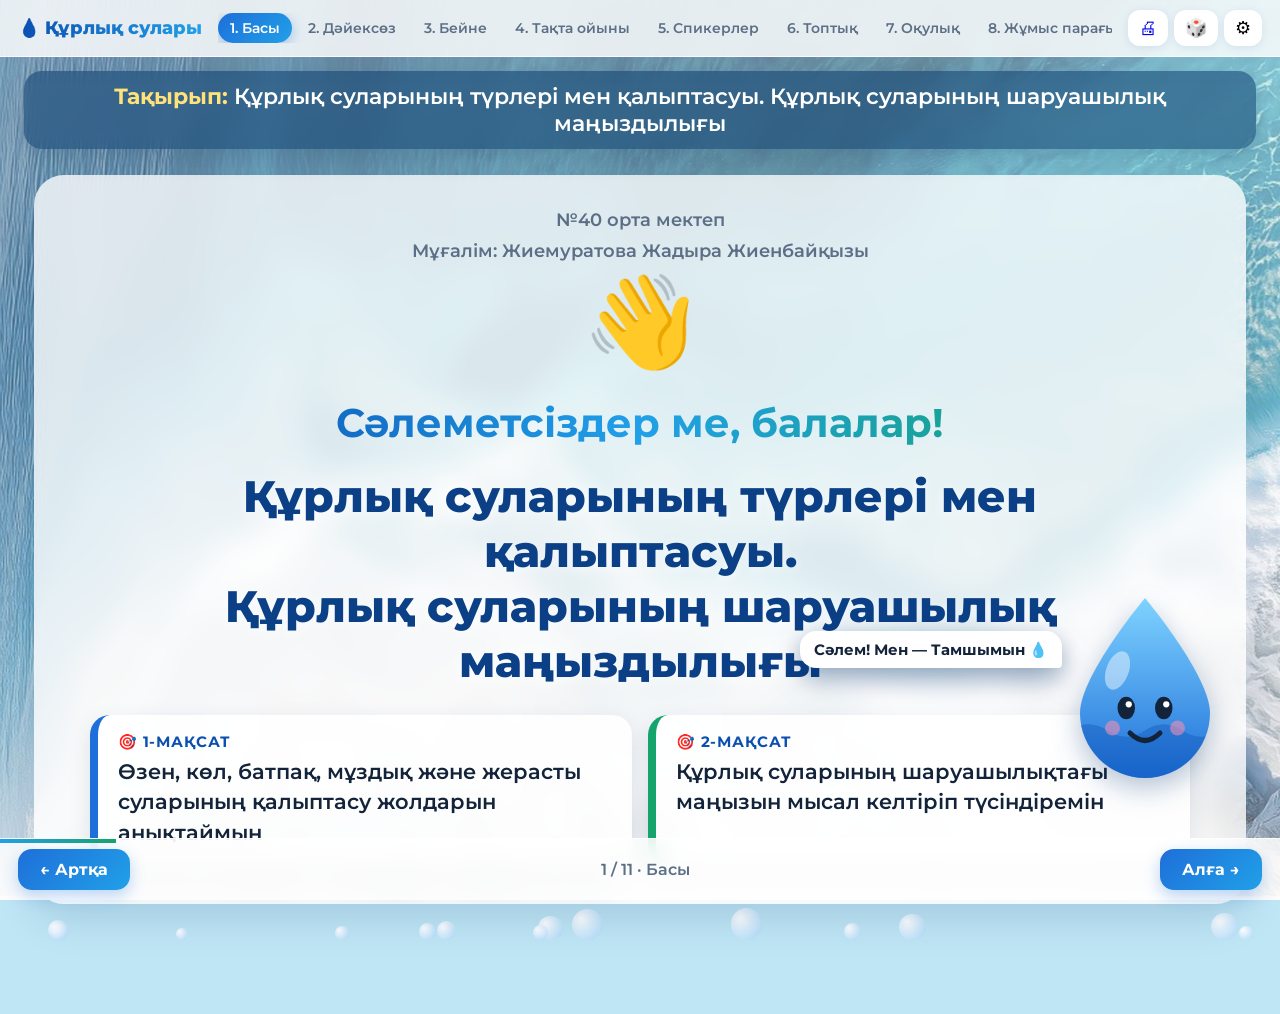
==== commit 67a0e89b: "Тақта ойыны, топтық тапсырма, Тамшы маскоты, кездейсоқ оқушы, жаңа жұмыс парақтары, 3/5/1 балл Co-Au" ====
--- a/index.html
+++ b/index.html
@@ -15,6 +15,7 @@
   <nav id="nav"></nav>
   <div class="tools">
     <a href="print.html" target="_blank" title="Басып шығаратын материалдар">🖨</a>
+    <button id="btnRand" title="Кездейсоқ оқушы">🎲</button>
     <button id="btnSetup" title="Оқушылар тізімі">⚙</button>
   </div>
 </header>
@@ -26,6 +27,15 @@
   <button id="next">Алға →</button>
 </footer>
 
+<div id="tamshy" class="tamshy"><div class="say" id="tsay">Сәлем! Мен — Тамшымын 💧</div><svg viewBox="0 0 120 150" class="tsvg"><defs><linearGradient id="tg" x1="0" y1="0" x2="0" y2="1"><stop offset="0" stop-color="#7fd3ff"/><stop offset="1" stop-color="#1e6fd9"/></linearGradient>
+<clipPath id="tc"><path d="M60 4 C60 4 112 66 112 96 A52 52 0 0 1 8 96 C8 66 60 4 60 4Z"/></clipPath></defs>
+<path d="M60 4 C60 4 112 66 112 96 A52 52 0 0 1 8 96 C8 66 60 4 60 4Z" fill="url(#tg)"/>
+<g clip-path="url(#tc)"><path class="tw" d="M-60 110 Q-45 100 -30 110 T0 110 T30 110 T60 110 T90 110 T120 110 T150 110 T180 110 V160 H-60Z" fill="#0b4fb0" opacity=".35"/></g>
+<ellipse cx="38" cy="62" rx="9" ry="16" fill="#fff" opacity=".45" transform="rotate(20 38 62)"/>
+<g class="eyes"><ellipse cx="45" cy="92" rx="7" ry="9" fill="#13233a"/><ellipse cx="75" cy="92" rx="7" ry="9" fill="#13233a"/><circle cx="47" cy="89" r="2.5" fill="#fff"/><circle cx="77" cy="89" r="2.5" fill="#fff"/></g>
+<path class="mouth" d="M48 112 Q60 124 72 112" stroke="#13233a" stroke-width="4" fill="none" stroke-linecap="round"/>
+<circle cx="34" cy="108" r="6" fill="#ff8fb1" opacity=".55"/><circle cx="86" cy="108" r="6" fill="#ff8fb1" opacity=".55"/></svg></div>
+
 <div id="modal" class="modal hidden"><div class="modal-box" id="modalBox"></div></div>
 
 <script src="data.js"></script>
--- a/style.css
+++ b/style.css
@@ -163,3 +163,56 @@
 .goalbox{background:rgba(255,255,255,.9)}
 .rank{background:rgba(255,255,255,.9)}
 .tile{background:linear-gradient(135deg,rgba(255,255,255,.95),rgba(234,244,255,.92))}
+
+.bigtopic{font-size:44px;font-weight:800;line-height:1.25;color:#0b3f86;max-width:1100px;margin:10px auto 0;text-shadow:0 2px 10px rgba(255,255,255,.6)}
+.title-page h1{font-size:40px}
+.topic{font-size:22px;padding:12px 22px}
+
+.tgoals{display:grid;grid-template-columns:1fr 1fr;gap:16px;max-width:1100px;margin:26px auto 0;text-align:left}
+.tgoals div{background:rgba(255,255,255,.9);border-radius:20px;padding:16px 20px;font-size:21px;line-height:1.45;font-weight:600;box-shadow:0 8px 22px rgba(0,50,100,.12);border-left:8px solid #1e6fd9}
+.tgoals div:last-child{border-left-color:#14a46c}
+.tgoals b{display:block;font-size:15px;color:#0b4fb0;text-transform:uppercase;letter-spacing:.05em;margin-bottom:4px}
+.gscore{background:#fff;border-radius:18px;padding:10px 18px;font-size:24px;font-weight:800;color:var(--ok);box-shadow:0 6px 18px rgba(20,70,140,.12)}
+.gdots{display:flex;gap:6px;flex-wrap:wrap;margin-bottom:12px}
+.gdot{width:38px;height:38px;border-radius:50%;background:rgba(255,255,255,.85);display:flex;align-items:center;justify-content:center;font-weight:800;color:var(--muted);cursor:pointer;box-shadow:0 2px 6px rgba(0,0,0,.08)}
+.gdot.cur{background:#1e6fd9;color:#fff;transform:scale(1.15)}
+.gdot.ok{background:#14a46c;color:#fff}.gdot.no{background:#e2483d;color:#fff}
+.gcard{background:rgba(255,255,255,.93);border-radius:24px;padding:26px 30px;text-align:center;box-shadow:0 12px 30px rgba(0,50,100,.15);animation:pop .4s}
+.gnum{color:var(--muted);font-weight:700;margin-bottom:6px}
+.gq{font-size:34px;font-weight:800;line-height:1.3}
+.gopts{display:grid;grid-template-columns:1fr 1fr;gap:14px;margin-top:16px}
+.gopt{border:0;border-radius:20px;padding:22px 20px;font-size:26px;font-weight:800;color:#fff;background:var(--c);text-align:left;display:flex;align-items:center;gap:16px;box-shadow:0 8px 0 rgba(0,0,0,.18);transition:.15s}
+.gopt:hover{transform:translateY(-3px)}
+.gopt .sh{font-size:30px;opacity:.9}
+.gopt.right{background:#14a46c;transform:scale(1.04);box-shadow:0 0 0 6px #fff,0 0 0 10px #14a46c;animation:pop .4s}
+.gopt.wrong{animation:shake .4s;opacity:.85}
+.gopt.dim{opacity:.3}
+.gafter{margin-top:16px;background:rgba(255,255,255,.93);border-radius:20px;padding:16px 20px;display:flex;flex-wrap:wrap;gap:12px;align-items:center;animation:enter .3s}
+.gafter .verdict{font-size:24px;font-weight:800;flex:1 1 100%}
+.gafter.ok .verdict{color:var(--ok)}.gafter.no .verdict{color:var(--bad)}
+.who-chips{display:flex;flex-wrap:wrap;gap:6px;align-items:center;flex:1 1 100%}
+.who-chips span{font-weight:700;color:var(--muted);margin-right:4px}
+.who-chips button{border:2px solid var(--c);background:#fff;border-radius:20px;padding:5px 12px;font-size:14px;font-weight:700;color:var(--ink)}
+.who-chips button.given{background:var(--c);color:#fff}
+
+.tamshy{position:fixed;right:22px;bottom:84px;width:96px;z-index:15;transition:all .6s cubic-bezier(.3,1.4,.5,1);cursor:pointer;filter:drop-shadow(0 10px 14px rgba(0,50,110,.3))}
+.tamshy .tsvg{width:100%;display:block;animation:float 3s ease-in-out infinite}
+.tamshy.bigt{width:150px;right:60px;bottom:120px}
+@keyframes float{50%{transform:translateY(-10px) rotate(-3deg)}}
+.tamshy .tw{animation:wv 2.5s linear infinite}
+@keyframes wv{to{transform:translateX(60px)}}
+.tamshy .eyes{animation:blink 4s infinite;transform-origin:60px 92px}
+@keyframes blink{0%,92%,100%{transform:scaleY(1)}95%{transform:scaleY(.1)}}
+.tamshy.joy{animation:joy .7s}
+@keyframes joy{30%{transform:translateY(-30px) scale(1.1)}60%{transform:translateY(0) scale(.95)}}
+.tamshy.sad{animation:shake .5s 2}
+.tamshy.sad .mouth{d:path("M48 118 Q60 108 72 118")}
+.tamshy .say{position:absolute;right:100%;bottom:60%;margin-right:8px;background:#fff;border-radius:16px 16px 4px 16px;padding:9px 14px;font-weight:700;font-size:15px;white-space:nowrap;box-shadow:0 8px 20px rgba(0,50,100,.18);opacity:0;transform:scale(.6);transform-origin:right bottom;transition:.3s}
+.tamshy .say.show{opacity:1;transform:scale(1)}
+
+.rname{font-size:56px;font-weight:800;margin:24px 0 8px;min-height:70px;transition:transform .2s}
+.rname.land{animation:pop .5s}
+.tamshy{right:auto;left:22px}
+.tamshy.bigt{left:auto;right:60px}
+.tamshy .say{right:auto;left:100%;margin-left:8px;margin-right:0;border-radius:16px 16px 16px 4px;transform-origin:left bottom}
+.tamshy.bigt .say{left:auto;right:100%;margin-right:8px;border-radius:16px 16px 4px 16px;transform-origin:right bottom}
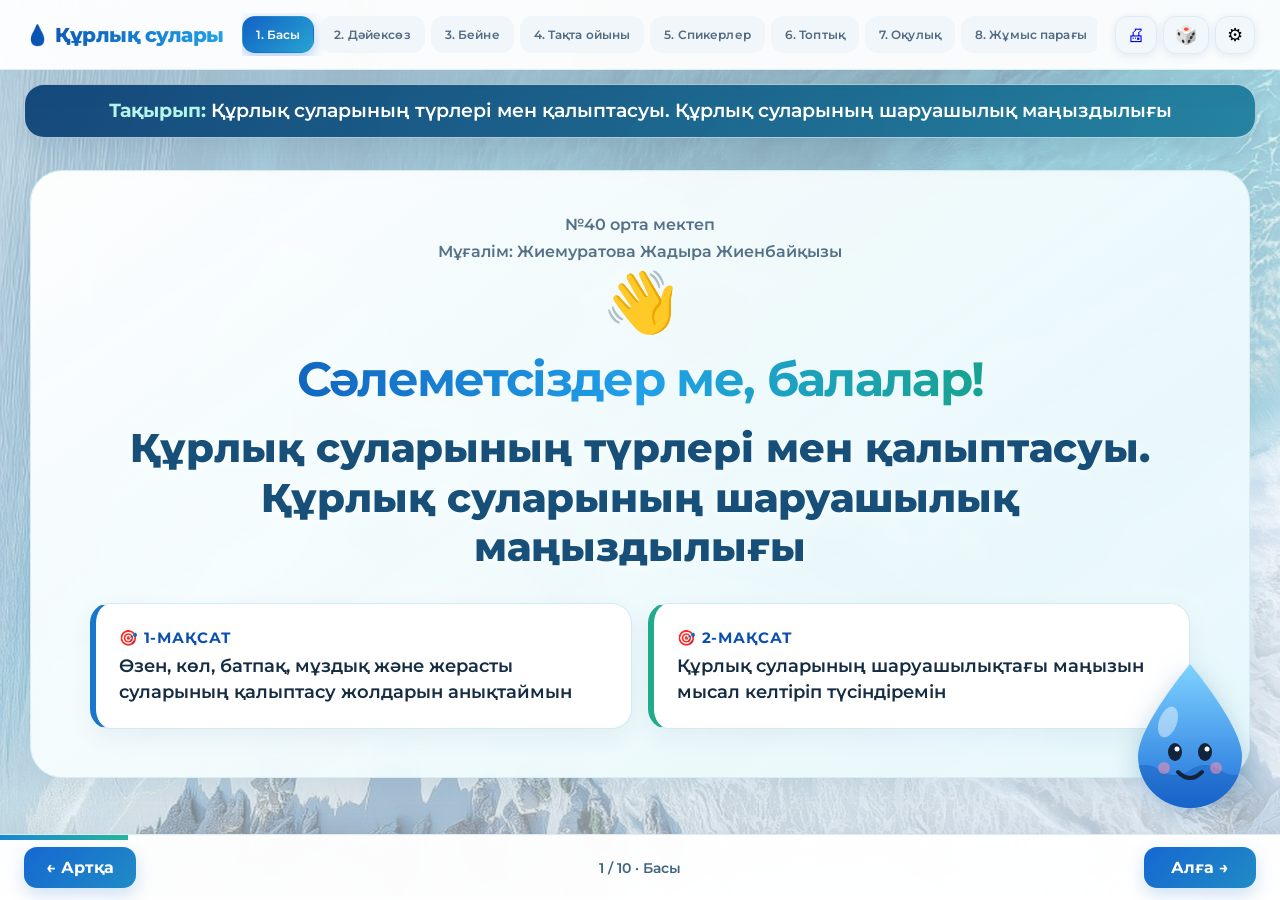
==== commit 355eecfd: "Enable new design for all ten lesson stages" ====
--- a/index.html
+++ b/index.html
@@ -7,6 +7,7 @@
 <link rel="preconnect" href="https://fonts.googleapis.com">
 <link href="https://fonts.googleapis.com/css2?family=Montserrat:wght@500;600;700;800&display=swap" rel="stylesheet">
 <link rel="stylesheet" href="style.css">
+<link rel="stylesheet" href="design-refresh.css">
 </head>
 <body>
 <div class="bubbles" id="bubbles"></div>
--- a/style.css
+++ b/style.css
@@ -216,3 +216,53 @@
 .tamshy.bigt{left:auto;right:60px}
 .tamshy .say{right:auto;left:100%;margin-left:8px;margin-right:0;border-radius:16px 16px 16px 4px;transform-origin:left bottom}
 .tamshy.bigt .say{left:auto;right:100%;margin-right:8px;border-radius:16px 16px 4px 16px;transform-origin:right bottom}
+.bigtopic{font-size:36px}
+.title-page{padding-top:18px}
+.title-page .hello{font-size:60px}
+.tamshy.bigt .say{display:none}
+.tamshy.bigt{bottom:90px;right:30px;width:120px}
+
+.spkimg{display:grid;grid-template-columns:42% 1fr;gap:26px;align-items:stretch}
+.spkimg .pic{border-radius:20px;background:center/cover;min-height:340px;box-shadow:0 10px 26px rgba(0,0,0,.2)}
+.gimg{padding:0;overflow:hidden}
+.gimg .pic{height:130px;background:center/cover;display:flex;align-items:flex-end;justify-content:flex-end;padding:8px}
+.gimg .pic span{font-size:30px;background:#fff;border-radius:50%;width:48px;height:48px;display:flex;align-items:center;justify-content:center}
+.gimg b{display:block;margin-top:10px}.gimg .sub{padding-bottom:14px}
+.drop .b .tx,.drop .b .nm{text-shadow:0 2px 6px rgba(0,0,0,.45)}
+.tamshy{width:74px;bottom:80px;left:12px}
+
+.vtabs{display:flex;gap:6px;margin-bottom:8px}
+.vtabs button{border:0;border-radius:12px;padding:7px 14px;font-weight:700;background:#fff;color:var(--muted)}
+.vtabs button.on{background:var(--blue);color:#fff}
+.dwrap{border-radius:20px;overflow:hidden;box-shadow:0 10px 26px rgba(0,0,0,.2);background:#fff}
+.dwrap img,.dwrap svg{width:100%;display:block}
+.diag .st{animation:stIn .7s cubic-bezier(.3,1.4,.5,1) backwards;animation-delay:calc(var(--i) * .8s);transform-box:fill-box;transform-origin:center}
+@keyframes stIn{from{opacity:0;transform:scale(.6)}to{opacity:1;transform:none}}
+.diag .flow{animation:dash 1s linear infinite}
+@keyframes dash{to{stroke-dashoffset:-24}}
+.spkimg{grid-template-columns:55% 1fr}
+
+.ckbox{background:rgba(255,255,255,.88);border-radius:22px;padding:16px 18px;box-shadow:0 10px 26px rgba(0,50,100,.12)}
+.ckhead{font-size:20px;font-weight:800;color:var(--ok);margin-bottom:6px}.ckhead span{color:var(--blue2)}.ckhead small{font-weight:600;color:var(--muted);font-size:14px}
+.sgrid{display:grid;grid-template-columns:repeat(4,1fr);gap:8px}
+.scell{background:#fff;border-radius:12px;padding:8px 10px;display:flex;flex-direction:column;gap:6px;box-shadow:0 2px 8px rgba(20,70,140,.08);font-size:14.5px}
+.scell .pick button{width:30px;height:30px;font-size:14px}
+
+.g3{display:grid;grid-template-columns:1.05fr 1.5fr .75fr;gap:14px;align-items:start}
+.gmodel{background:rgba(255,255,255,.9);border-radius:20px;overflow:hidden;box-shadow:0 10px 26px rgba(0,50,100,.15)}
+.gmh{color:#fff;font-weight:800;padding:8px 14px;font-size:16px}
+.gmodel .dwrap{border-radius:0;box-shadow:none}
+.g3 .gq{font-size:27px}.g3 .gcard{padding:18px 20px}
+.g3 .gopts{grid-template-columns:1fr 1fr;gap:10px;margin-top:10px}.g3 .gopt{font-size:20px;padding:14px 14px}
+.gdesc{background:rgba(255,255,255,.92);border-radius:20px;padding:14px 16px;box-shadow:0 10px 26px rgba(0,50,100,.12);font-size:15.5px}
+.gdh{font-weight:800;color:var(--blue2);font-size:16px}
+.gdesc ul{margin:6px 0;padding-left:18px;line-height:1.5}
+.gball{background:linear-gradient(135deg,#ffe9a8,#ffd23f);border-radius:12px;padding:8px 10px;font-weight:700;text-align:center}
+.gdone{display:flex;flex-wrap:wrap;gap:4px;margin-top:6px}.gdone span{background:var(--c);color:#fff;border-radius:10px;padding:2px 8px;font-size:12.5px;font-weight:700}
+.gwho{background:#fff;border:3px solid var(--c);border-radius:14px;padding:8px 14px;font-size:19px;animation:pop .3s}
+.gdots .gdot{width:32px;height:32px;font-size:13px}
+.mg{font-size:22px;line-height:1.6;margin:4px 0}
+.mw{transition:.3s}.mw.gone{color:#9fb3c8;letter-spacing:1px}
+.mstep{font-weight:800;color:var(--blue2);font-size:18px}
+.scell{display:grid;grid-template-columns:auto 1fr;align-items:center;column-gap:4px}
+.scell .pick{grid-column:1/-1}
--- a/design-refresh.css
+++ b/design-refresh.css
@@ -0,0 +1,136 @@
+/* QURYLQ SULARY — classroom visual refresh, v1. Non-destructive design overlay. */
+:root{--blue:#1767d3;--blue2:#104d9e;--ink:#152c43;--muted:#526b82;--line:#dbe8f1;--ok:#128660;--bad:#cf4851;--glass:rgba(255,255,255,.92)}
+html{scroll-behavior:smooth}
+body{background:#dff3f6 url("bg.jpg") center/cover fixed no-repeat;color:var(--ink)}
+body:before{background:linear-gradient(145deg,rgba(237,250,255,.72),rgba(234,247,249,.52) 48%,rgba(236,245,255,.76))}
+button,a,input,textarea{font-family:inherit}
+button:focus-visible,a:focus-visible,input:focus-visible,textarea:focus-visible{outline:3px solid #f7b941;outline-offset:3px}
+button:disabled{cursor:not-allowed;opacity:.55}
+.top{gap:18px;padding:13px 25px;background:rgba(255,255,255,.94);border-bottom:1px solid #e1edf4;box-shadow:0 8px 34px rgba(20,64,105,.09)}
+.brand{font-size:20px;letter-spacing:-.5px}
+#nav{gap:6px;padding:3px 0}
+#nav button{font-size:12px;letter-spacing:.01em;border:1px solid transparent;background:#f0f6fa;padding:10px 13px;border-radius:13px}
+#nav button.on{background:linear-gradient(135deg,#1262c5,#27a4d2);color:#fff;border-color:transparent}
+#nav button.done{background:#edf8f5;color:#147459}
+.tools a,.tools button{background:#f1f7fb;border:1px solid #e0eaf4;border-radius:13px}
+.topic{max-width:1370px;background:linear-gradient(115deg,rgba(11,65,117,.94),rgba(26,123,155,.92));border:1px solid rgba(255,255,255,.65);border-radius:20px;box-shadow:0 12px 30px rgba(22,75,118,.16);font-size:clamp(15px,1.5vw,20px);line-height:1.45}
+.topic b{color:#b5f5ec}
+main{max-width:1400px;padding:22px 30px 118px}
+h1,h2,h3{letter-spacing:-.035em}
+h2{font-size:clamp(24px,2.8vw,34px)}
+.shead{padding:24px 29px 20px;background:linear-gradient(140deg,#ffffff,#f5fcff);border:1px solid #dcecf5;border-radius:26px;box-shadow:0 12px 35px rgba(24,75,115,.09);position:relative;overflow:hidden}
+.shead:after{content:"";position:absolute;width:160px;height:160px;border-radius:50%;background:radial-gradient(circle,rgba(74,188,211,.14),transparent 68%);right:-25px;top:-60px;pointer-events:none}
+.shead h2{position:relative;color:#143957}
+.shead .sub{font-size:15px;line-height:1.6;margin-bottom:0;position:relative}
+.method{background:#e6f5f3;color:#0d7869;border:1px solid #cbe9e3;box-shadow:none;font-size:12px;letter-spacing:.02em;padding:7px 12px;border-radius:11px}
+.card,.ckbox,.gcard,.gdesc,.gmodel,.spk,.gafter,.gscore{background:rgba(255,255,255,.96);border:1px solid #dfebf3;box-shadow:0 12px 34px rgba(19,74,116,.1);border-radius:23px}
+.card{padding:24px}
+.btn,.bottom button{background:linear-gradient(135deg,#1568d1,#208bc5);box-shadow:0 7px 17px rgba(23,104,195,.2);border-radius:13px;transition:transform .18s,filter .18s}
+.btn:hover:not(:disabled),.bottom button:hover:not(:disabled){transform:translateY(-2px);filter:brightness(1.04)}
+.btn.ghost{border:1px solid #c9e0ee;background:#f1f8ff;color:#155c9e;box-shadow:none}
+.btn.ok{background:linear-gradient(135deg,#159469,#20ad8b)}
+.bottom{padding:12px 24px;background:rgba(255,255,255,.96);border-top:1px solid #deebf2;box-shadow:0 -9px 30px rgba(20,77,113,.1)}
+.bottom button{min-width:112px}
+.bottom span{font-size:14px;color:#416481}
+.progress{height:5px;background:linear-gradient(90deg,#1b86d5,#26b69c)}
+.title-page{background:linear-gradient(145deg,rgba(255,255,255,.97),rgba(230,248,251,.93));border:1px solid #d8edf4;border-radius:32px;padding:40px 28px 48px;box-shadow:0 18px 44px rgba(23,87,129,.12)}
+.title-page .meta{font-size:16px;color:#547188}
+.title-page h1{font-size:clamp(30px,4vw,48px);margin:12px auto 16px}
+.bigtopic{font-size:clamp(25px,3.1vw,42px);color:#174f79}
+.tgoals{margin-top:30px}
+.tgoals div{border:1px solid #d5e9f3;border-left:6px solid #1877cc;background:#fff;font-size:18px;padding:23px;box-shadow:0 8px 23px rgba(24,87,121,.07)}
+.tgoals div:last-child{border-left-color:#21ab8a}
+/* 2 — quotation flip cards */
+.qgrid .drop{height:190px}
+.drop{transition:filter .2s}
+.drop:hover{filter:drop-shadow(0 6px 12px rgba(15,88,138,.18))}
+.drop .f,.drop .b{border-radius:21px;box-shadow:0 12px 24px rgba(18,80,124,.15)}
+.qf{background:linear-gradient(150deg,#fff,#edf8fc)!important;border:1px solid #cfebf1;color:#173d58!important}
+.qf .num{background:linear-gradient(135deg,#1674d1,#34b4bd);width:33px;height:33px}
+.qf .qt{font-size:clamp(14px,1.4vw,18px);line-height:1.45;color:#183d59}
+.qf .au{color:#5a7588}
+.drop .b{border:1px solid rgba(255,255,255,.6)}
+.drop .b .nm{font-size:23px}
+.goalbox{border:1px solid #cbe9ef;border-left:5px solid #1c9d9f;background:#fff;font-size:clamp(17px,2.2vw,24px);line-height:1.6;box-shadow:0 10px 25px rgba(20,79,105,.08)}
+.slot{border-color:#a8d9e5}
+.reveal{background:#e8f7f3;border:1px solid #c8ece4}
+/* 3 — video learning */
+.video{border-radius:21px;border:3px solid #f9feff;box-shadow:0 15px 34px rgba(12,60,100,.2)}
+.video iframe,.video video{display:block;object-fit:contain}
+.qa{background:#f8fcfe;border:1px solid #e2edf4;border-radius:16px;padding:17px;margin:11px 0;font-size:17px}
+.qa .a{background:#e6f7ef;border-radius:12px;padding:12px;margin-top:13px}
+/* 4 — interactive game */
+.g3{gap:16px;grid-template-columns:1fr 1.48fr .76fr}
+.gmodel,.gdesc{overflow:hidden}
+.gmh{padding:13px 16px;font-size:16px}
+.gcard{padding:22px!important;background:linear-gradient(150deg,#fff,#f4fbff)}
+.gnum{color:#2880ab;font-size:13px;text-transform:uppercase;letter-spacing:.06em}
+.g3 .gq{font-size:clamp(19px,2vw,28px);line-height:1.45}
+.g3 .gopts{gap:10px}
+.g3 .gopt{min-height:76px;border:2px solid rgba(255,255,255,.46);box-shadow:0 6px 13px rgba(21,74,111,.15);border-radius:18px;font-size:clamp(15px,1.5vw,20px);line-height:1.35;padding:13px 15px}
+.gopt:hover:not(:disabled){transform:translateY(-3px);filter:brightness(1.07)}
+.gopt.right{box-shadow:0 0 0 4px rgba(23,169,123,.2),0 8px 22px rgba(22,139,97,.22)}
+.gopt.dim{opacity:.45}
+.gdot{border:1px solid #d1e5ef;box-shadow:0 3px 10px rgba(22,81,118,.09)}
+.gdot.cur{box-shadow:0 0 0 4px rgba(25,120,201,.13)}
+.gscore{font-size:20px;color:#128860;padding:12px 17px}
+.gafter{padding:18px}
+.gafter .verdict{font-size:19px}
+.gdesc{font-size:14px;line-height:1.6}
+.gball{background:#fff4cf;border:1px solid #f7e1a1;color:#71520d}
+.gwho{box-shadow:0 8px 22px rgba(20,75,115,.08)}
+.timer{border:1px solid #d9eaf2;box-shadow:0 6px 20px rgba(20,75,110,.09)}
+.timer .t{font-size:29px}
+/* 5 — speaker panels and tabs */
+.tabs button,.vtabs button{border-radius:13px;transition:transform .2s,opacity .2s}
+.tabs button.on{box-shadow:0 7px 17px rgba(28,81,124,.17)}
+.spk{border:1px solid rgba(255,255,255,.6);padding:27px;border-radius:24px}
+.spk h2{font-size:clamp(25px,3vw,36px)}
+.spk ol{font-size:clamp(17px,1.8vw,22px);line-height:1.8}
+.spkimg{gap:18px}
+.spkimg .pic{border-radius:19px;box-shadow:0 10px 23px rgba(29,70,101,.15)}
+/* 6 — group task panels */
+.grid5,.grid3,.tiles,.fb{gap:16px}
+.gimg{background:#fff;border:1px solid #e0ebf4}
+.gimg .pic{height:160px}
+.gimg .pic span{box-shadow:0 7px 19px rgba(18,66,96,.15)}
+.tile{border:1px solid #d6e8f2;border-radius:19px;box-shadow:0 9px 21px rgba(18,83,123,.1)}
+.tile:hover{box-shadow:0 14px 26px rgba(18,83,123,.16)}
+/* 7 — book and detective tasks */
+.steps{gap:9px;flex-wrap:wrap}
+.steps div{min-width:130px;border:1px solid #dfecf3;box-shadow:0 4px 13px rgba(22,70,102,.06)}
+.steps div.on{background:linear-gradient(135deg,#1571d1,#249dbd);box-shadow:0 8px 20px rgba(20,116,189,.19)}
+.mstep{color:#176ba9}
+.mg{font-size:clamp(17px,1.9vw,22px)}
+.mw.gone{color:#849eac}
+/* 8 — worksheet and scoring tables */
+table{border:1px solid #dcebf3;border-radius:20px;box-shadow:0 10px 28px rgba(18,80,116,.09)}
+th{background:#eaf6fa;color:#154664;font-size:15px}
+td{font-size:15px}
+th,td{padding:13px 14px}
+tbody tr:nth-child(even){background:#f9fcfe}
+tbody tr:hover{background:#edf9fc}
+.ckbox{padding:20px}
+.ckhead{color:#137e6c}
+.scell{border:1px solid #e2edf4;padding:11px;border-radius:14px;box-shadow:none}
+.pick button{border-radius:10px}
+.pick button.on{background:linear-gradient(135deg,#1676cb,#21a8c0)}
+/* 9 — leaderboard */
+.podium{gap:18px}
+.pod .bar{border-radius:20px 20px 7px 7px;box-shadow:0 10px 23px rgba(36,78,117,.17)}
+.rank{border:1px solid #dfeaf3;background:#fff;box-shadow:0 6px 18px rgba(19,78,119,.07);padding:14px 17px}
+.rank .s{color:#1676bc}
+/* 10 — feedback */
+.fbc{border-radius:24px;box-shadow:0 12px 26px rgba(23,74,108,.16);padding:24px}
+.fbc button{background:rgba(255,255,255,.25);border:1px solid rgba(255,255,255,.3)}
+.fbc button:hover{background:rgba(255,255,255,.4);transform:scale(1.07)}
+/* dialogs, character, accessibility */
+.modal{background:rgba(11,39,64,.55)}
+.modal-box{border:1px solid #d6eaf2;box-shadow:0 24px 65px rgba(7,39,69,.25)}
+.who button{border-radius:11px}
+.tamshy{filter:drop-shadow(0 7px 13px rgba(19,92,148,.27))}
+.tamshy .say{border:1px solid #d3ecf7;box-shadow:0 9px 24px rgba(20,64,104,.15)}
+@media(max-width:1150px){.g3{grid-template-columns:1fr 1.35fr}.gdesc{grid-column:1/-1}.grid5{grid-template-columns:repeat(3,minmax(0,1fr))}}
+@media(max-width:900px){.top{gap:10px;flex-wrap:wrap;padding:10px 14px}.brand{font-size:17px}#nav{order:3;flex-basis:100%;width:100%;overflow-x:auto}.tools{margin-left:auto}.topic{width:calc(100% - 24px);margin-top:10px;padding:11px 14px}.g3{grid-template-columns:1fr}.gdesc{grid-column:auto}.spkimg{grid-template-columns:1fr}.spkimg .pic{min-height:240px}main{padding:16px 13px 120px}.tgoals{grid-template-columns:1fr}.grid5,.tiles{grid-template-columns:repeat(2,minmax(0,1fr))}.sgrid{grid-template-columns:repeat(2,minmax(0,1fr))}.rankcols{columns:1}.who{grid-template-columns:repeat(2,1fr)}}
+@media(max-width:540px){.topic{font-size:14px}.shead{padding:17px}.card{padding:17px}.title-page{padding:25px 15px}.title-page .meta{font-size:13px}.tgoals div{font-size:16px}.grid5,.tiles,.fb,.opts,.g3 .gopts{grid-template-columns:1fr}.qgrid .drop{height:175px}.g3 .gopt{min-height:61px}.bottom{padding:10px 12px}.bottom button{min-width:auto;padding:10px 13px;font-size:13px}.bottom span{font-size:11px}.tamshy{width:54px;bottom:77px;left:5px}.tamshy .say{font-size:11px;white-space:normal;width:145px}.gcard{padding:16px!important}.sgrid{grid-template-columns:1fr}.modal-box{padding:17px}.who{grid-template-columns:1fr}.pod{width:31%}.pod .nm{font-size:13px}.pod .bar{font-size:25px}.rank{grid-template-columns:35px 1fr 70px;font-size:15px}}
+@media(prefers-reduced-motion:reduce){*,*:before,*:after{animation-duration:.01ms!important;animation-iteration-count:1!important;scroll-behavior:auto!important;transition-duration:.01ms!important}}
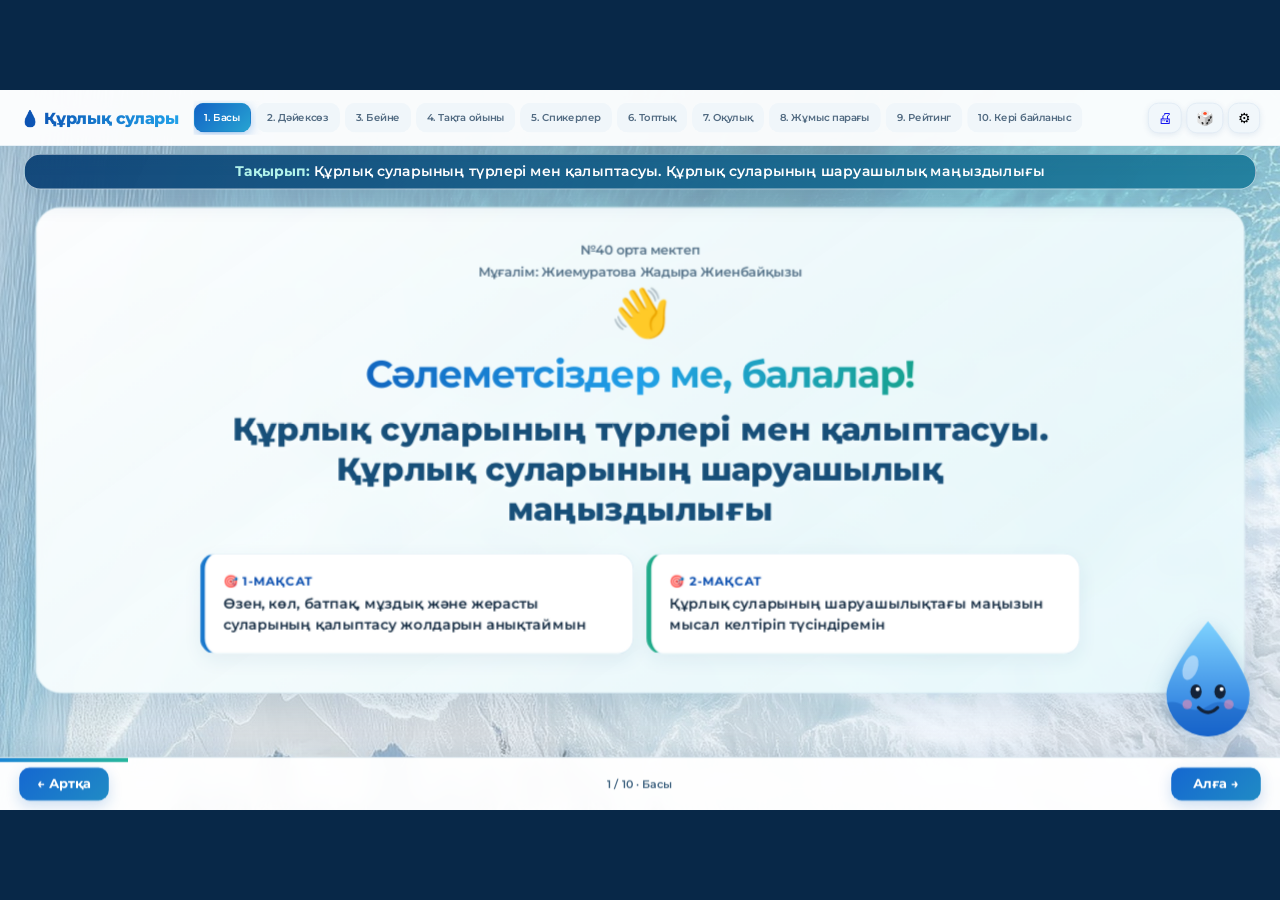
==== commit 3b66cab4: "Екі сайт та 16:9 экранға толық сыяды (1600×900 жақтау, автоматты масштаб) Co-Authored-By: Claude Opu" ====
--- a/index.html
+++ b/index.html
@@ -8,8 +8,10 @@
 <link href="https://fonts.googleapis.com/css2?family=Montserrat:wght@500;600;700;800&display=swap" rel="stylesheet">
 <link rel="stylesheet" href="style.css">
 <link rel="stylesheet" href="design-refresh.css">
+<link rel="stylesheet" href="fit.css">
 </head>
 <body>
+<div id="frame">
 <div class="bubbles" id="bubbles"></div>
 <header class="top">
   <div class="brand">💧 Құрлық сулары</div>
@@ -39,7 +41,12 @@
 
 <div id="modal" class="modal hidden"><div class="modal-box" id="modalBox"></div></div>
 
+</div>
 <script src="data.js"></script>
 <script src="app.js"></script>
+<script>
+(function(){function fit(){var f=document.getElementById('frame');if(!f)return;var W=1600,H=900,z=Math.min(innerWidth/W,innerHeight/H);f.style.transform='scale('+z+')';f.style.left=Math.max(0,(innerWidth-W*z)/2)+'px';f.style.top=Math.max(0,(innerHeight-H*z)/2)+'px';}
+addEventListener('resize',fit);addEventListener('load',fit);fit();})();
+</script>
 </body>
 </html>
--- a/fit.css
+++ b/fit.css
@@ -0,0 +1,41 @@
+/* 16:9 — сайт кез келген экранға 1600×900 жақтау болып сыяды */
+html,body{height:100%!important;overflow:hidden!important;margin:0}
+body{background:#082848!important;display:block!important;min-height:0!important}
+body:before{display:none!important}
+#frame{position:absolute;left:0;top:0;width:1600px;height:900px;transform-origin:0 0;overflow:hidden;display:flex;flex-direction:column;
+  background:#dff3f6 url("bg.jpg") center/cover no-repeat}
+#frame:before{content:"";position:absolute;inset:0;background:linear-gradient(145deg,rgba(237,250,255,.6),rgba(234,247,249,.4) 48%,rgba(236,245,255,.6));pointer-events:none;z-index:0}
+#frame>.top{position:relative!important;flex:none}
+#frame>.topic{flex:none;margin:10px auto 0!important;max-width:1540px!important;width:calc(100% - 40px)!important;padding:8px 18px!important;font-size:18px!important}
+#frame>main{flex:1;overflow:auto;max-width:1560px!important;padding:12px 24px 90px!important;margin:0 auto;width:100%}
+#frame>.bottom,.tamshy,.modal,.conf,.bubbles span{position:absolute!important}
+.modal{inset:0}
+.bubbles{position:absolute;inset:0;overflow:hidden;pointer-events:none}
+.shead{padding:12px 20px 8px!important;margin-bottom:12px!important}
+.shead h2{font-size:28px!important}
+/* бір экранға сыю үшін ықшамдау */
+#frame>main{padding-bottom:78px!important}
+.qgrid .drop{height:150px!important}.qf .qt{font-size:15px!important}
+.goalbox{margin-top:12px!important;padding:12px 18px!important;font-size:21px!important}
+.reveal{padding:12px 18px!important;font-size:18px!important;margin-top:10px!important}
+.mg{font-size:19px!important}
+.grid3[style*="3fr 2fr"]{grid-template-columns:2.3fr 1fr!important}
+.qa{padding:9px 0!important;font-size:17px!important}
+.spk{padding:16px 20px!important;min-height:0!important}
+.spkimg .dwrap svg,.spkimg .dwrap img{max-height:470px;object-fit:contain}
+.spkimg .pic{min-height:420px!important}
+.spk ol{font-size:20px!important;line-height:1.6!important}
+.ckbox{padding:12px 14px!important}
+.ckbox table th,.ckbox table td{font-size:14.5px!important;padding:7px 10px!important}
+.steps{margin:6px 0 10px!important}.steps div{padding:9px!important;font-size:16px!important}
+.sgrid{grid-template-columns:repeat(6,1fr)!important;gap:6px!important}
+.scell{padding:6px 8px!important;font-size:13px!important}
+.podium{margin:0 0 10px!important}.pod{width:170px!important}.pod .nm{font-size:16px!important}
+.p1 .bar{height:120px!important}.p2 .bar{height:95px!important}.p3 .bar{height:75px!important}.pod .bar{font-size:30px!important}
+.rankcols{columns:3!important}.rank{padding:6px 12px!important;font-size:16px!important;margin-bottom:5px!important;grid-template-columns:40px 1fr 70px!important}
+.fbc{padding:10px!important}.fbc .ic{font-size:32px!important}.fbc .lb{font-size:17px!important;margin:2px 0!important}.fbc .cnt{font-size:30px!important}
+.fb{margin-top:6px!important;gap:10px!important}
+#frame main .card{padding:14px 18px!important}
+.video{aspect-ratio:auto!important;height:480px}
+.spkimg .dwrap svg,.spkimg .dwrap img{max-height:410px!important}.spkimg .pic{min-height:380px!important}
+#frame main .card[style*="margin-bottom:14px"]{margin-bottom:8px!important}
